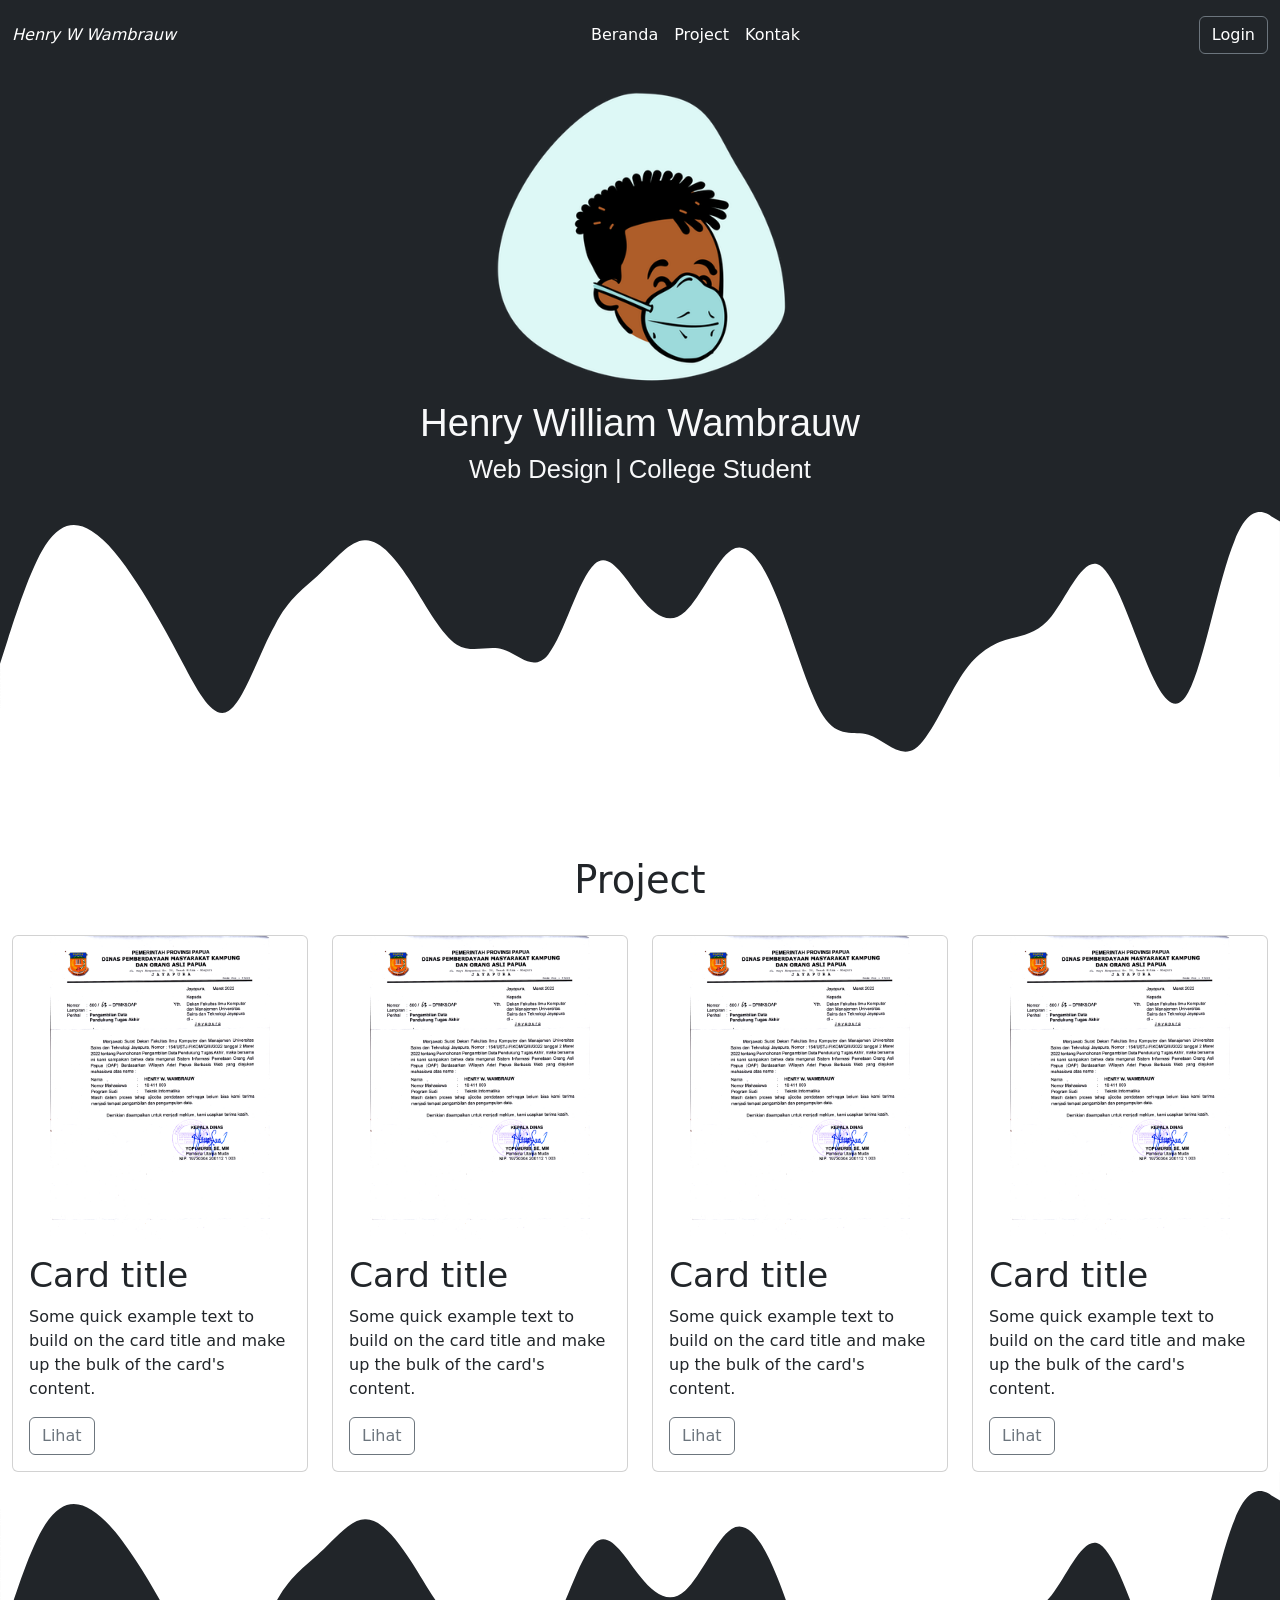
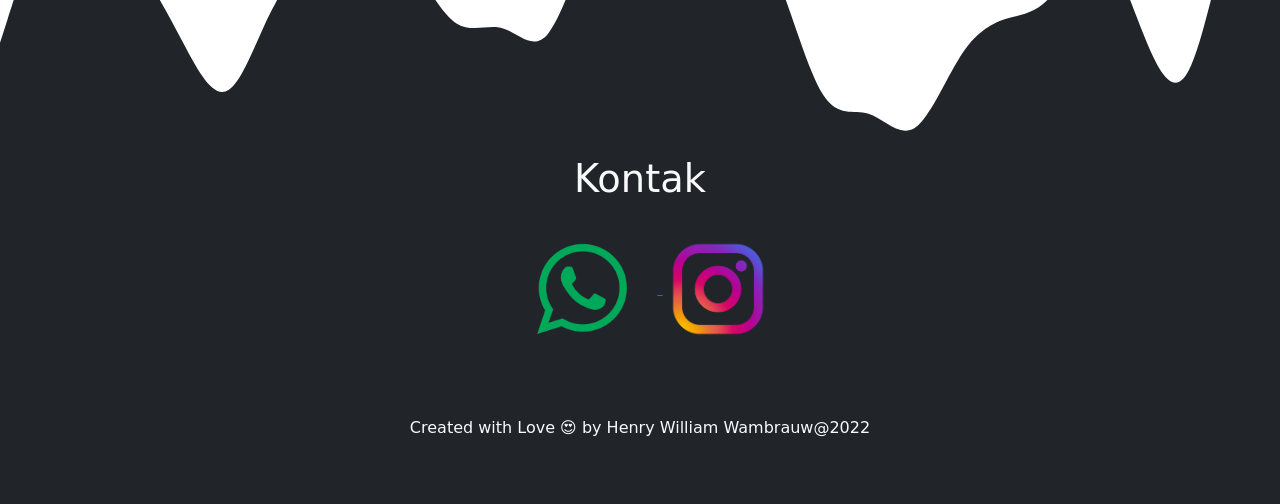
==== index.html @ 3eda5177 "Rename index.php to index.html" ====
<!doctype html>
<html lang="en">

<head>
    <!-- Required meta tags -->
    <meta charset="utf-8">
    <meta name="viewport" content="width=device-width, initial-scale=1">

    <link rel="stylesheet" href="style/style.css">
    <!-- Bootstrap CSS -->
    <link href="https://cdn.jsdelivr.net/npm/bootstrap@5.1.3/dist/css/bootstrap.min.css" rel="stylesheet" integrity="sha384-1BmE4kWBq78iYhFldvKuhfTAU6auU8tT94WrHftjDbrCEXSU1oBoqyl2QvZ6jIW3" crossorigin="anonymous">

    <title>My Portofolio</title>
</head>

<body>

    <!--Navbar-->
    <nav class="navbar fixed-top navbar-expand-lg navbar-dark bg-dark">
        <div class="container-fluid">
            <a class="navbar-brand fst-italic" id="deskcard">Henry W Wambrauw</a>
            <button class="navbar-toggler" type="button" data-bs-toggle="collapse" data-bs-target="#navbarText" aria-controls="navbarText" aria-expanded="false" aria-label="Toggle navigation">
                <span class="navbar-toggler-icon"></span>
            </button>
            <div class="collapse navbar-collapse" id="navbarText">
                <ul class="navbar-nav mx-auto">
                    <li class="nav-item">
                        <a class="nav-link active" aria-current="page" href="#" id="deskcard">Beranda</a>
                    </li>
                    <li class="nav-item">
                        <a class="nav-link active" href="#project" id="deskcard">Project</a>
                    </li>
                    <li class="nav-item">
                        <a class="nav-link active" href="#kontak" id="deskcard">Kontak</a>
                    </li>
                </ul>
                <span class="navbar-text">
                    <a href="" class="btn btn-outline-secondary" id="deskcard">Login</a>
                </span>
            </div>
        </div>
    </nav>


    <!--Head-->
    <div class="bg-dark text-light text-center" id="head">
        <img src="img/avatar.png" class="mx-auto d-block w-25" alt="...">

        <div class="container">
            <h1 class="" id="respfonthead">Henry William Wambrauw</h1>
            <h3 class="display-7" id="desk">
                Web Design | College Student
            </h3>
        </div>
        <svg xmlns="http://www.w3.org/2000/svg" viewBox="0 0 1440 320">
            <path fill="#ffffff" fill-opacity="1" d="M0,192L8.6,165.3C17.1,139,34,85,51,58.7C68.6,32,86,32,103,42.7C120,53,137,75,154,101.3C171.4,128,189,160,206,192C222.9,224,240,256,257,245.3C274.3,235,291,181,309,149.3C325.7,117,343,107,360,90.7C377.1,75,394,53,411,53.3C428.6,53,446,75,463,101.3C480,128,497,160,514,170.7C531.4,181,549,171,566,176C582.9,181,600,203,617,181.3C634.3,160,651,96,669,80C685.7,64,703,96,720,117.3C737.1,139,754,149,771,133.3C788.6,117,806,75,823,64C840,53,857,75,874,117.3C891.4,160,909,224,926,250.7C942.9,277,960,267,977,272C994.3,277,1011,299,1029,288C1045.7,277,1063,235,1080,208C1097.1,181,1114,171,1131,165.3C1148.6,160,1166,160,1183,138.7C1200,117,1217,75,1234,80C1251.4,85,1269,139,1286,181.3C1302.9,224,1320,256,1337,224C1354.3,192,1371,96,1389,53.3C1405.7,11,1423,21,1431,26.7L1440,32L1440,320L1431.4,320C1422.9,320,1406,320,1389,320C1371.4,320,1354,320,1337,320C1320,320,1303,320,1286,320C1268.6,320,1251,320,1234,320C1217.1,320,1200,320,1183,320C1165.7,320,1149,320,1131,320C1114.3,320,1097,320,1080,320C1062.9,320,1046,320,1029,320C1011.4,320,994,320,977,320C960,320,943,320,926,320C908.6,320,891,320,874,320C857.1,320,840,320,823,320C805.7,320,789,320,771,320C754.3,320,737,320,720,320C702.9,320,686,320,669,320C651.4,320,634,320,617,320C600,320,583,320,566,320C548.6,320,531,320,514,320C497.1,320,480,320,463,320C445.7,320,429,320,411,320C394.3,320,377,320,360,320C342.9,320,326,320,309,320C291.4,320,274,320,257,320C240,320,223,320,206,320C188.6,320,171,320,154,320C137.1,320,120,320,103,320C85.7,320,69,320,51,320C34.3,320,17,320,9,320L0,320Z"></path>
        </svg>
    </div>





    <!--Project-->
    <div class="container-fluid" id="project">
        <h1 class="text-center display-3" id="respfonthead">Project</h1> <br>
        <div class="row">
            <div class="col-3">
                <div class="card">
                    <img src="img/IMG.jpg" class="card-img-top mx-auto w-75" alt="img/IMG.jpg">
                    <div class="card-body">
                        <h5 class="card-title" id="headcard">Card title</h5>
                        <p class="card-text" id="deskcard">Some quick example text to build on the card title and make up the bulk of the card's content.</p>
                        <a href="#" class="btn btn-outline-secondary" id="deskcard">Lihat</a>
                    </div>
                </div>
            </div>
            <div class="col-3">
                <div class="card">
                    <img src="img/IMG.jpg" class="card-img-top mx-auto w-75" alt="img/IMG.jpg">
                    <div class="card-body">
                        <h5 class="card-title" id="headcard">Card title</h5>
                        <p class="card-text" id="deskcard">Some quick example text to build on the card title and make up the bulk of the card's content.</p>
                        <a href="#" class="btn btn-outline-secondary" id="deskcard">Lihat</a>
                    </div>
                </div>
            </div>
            <div class="col-3">
                <div class="card">
                    <img src="img/IMG.jpg" class="card-img-top mx-auto w-75" alt="img/IMG.jpg">
                    <div class="card-body">
                        <h5 class="card-title" id="headcard">Card title</h5>
                        <p class="card-text" id="deskcard">Some quick example text to build on the card title and make up the bulk of the card's content.</p>
                        <a href="#" class="btn btn-outline-secondary" id="deskcard">Lihat</a>
                    </div>
                </div>
            </div>
            <div class="col-3">
                <div class="card">
                    <img src="img/IMG.jpg" class="card-img-top mx-auto w-75" alt="img/IMG.jpg">
                    <div class="card-body">
                        <h5 class="card-title" id="headcard">Card title</h5>
                        <p class="card-text" id="deskcard">Some quick example text to build on the card title and make up the bulk of the card's content.</p>
                        <a href="#" class="btn btn-outline-secondary" id="deskcard">Lihat</a>
                    </div>
                </div>
            </div>
        </div>

    </div>






    <!--Kontak-->
    <div class="bg-dark text-light" id="kontak">
        <svg xmlns="http://www.w3.org/2000/svg" viewBox="0 0 1440 320">
            <path fill="#ffffff" fill-opacity="1" d="M0,192L8.6,165.3C17.1,139,34,85,51,58.7C68.6,32,86,32,103,42.7C120,53,137,75,154,101.3C171.4,128,189,160,206,192C222.9,224,240,256,257,245.3C274.3,235,291,181,309,149.3C325.7,117,343,107,360,90.7C377.1,75,394,53,411,53.3C428.6,53,446,75,463,101.3C480,128,497,160,514,170.7C531.4,181,549,171,566,176C582.9,181,600,203,617,181.3C634.3,160,651,96,669,80C685.7,64,703,96,720,117.3C737.1,139,754,149,771,133.3C788.6,117,806,75,823,64C840,53,857,75,874,117.3C891.4,160,909,224,926,250.7C942.9,277,960,267,977,272C994.3,277,1011,299,1029,288C1045.7,277,1063,235,1080,208C1097.1,181,1114,171,1131,165.3C1148.6,160,1166,160,1183,138.7C1200,117,1217,75,1234,80C1251.4,85,1269,139,1286,181.3C1302.9,224,1320,256,1337,224C1354.3,192,1371,96,1389,53.3C1405.7,11,1423,21,1431,26.7L1440,32L1440,0L1431.4,0C1422.9,0,1406,0,1389,0C1371.4,0,1354,0,1337,0C1320,0,1303,0,1286,0C1268.6,0,1251,0,1234,0C1217.1,0,1200,0,1183,0C1165.7,0,1149,0,1131,0C1114.3,0,1097,0,1080,0C1062.9,0,1046,0,1029,0C1011.4,0,994,0,977,0C960,0,943,0,926,0C908.6,0,891,0,874,0C857.1,0,840,0,823,0C805.7,0,789,0,771,0C754.3,0,737,0,720,0C702.9,0,686,0,669,0C651.4,0,634,0,617,0C600,0,583,0,566,0C548.6,0,531,0,514,0C497.1,0,480,0,463,0C445.7,0,429,0,411,0C394.3,0,377,0,360,0C342.9,0,326,0,309,0C291.4,0,274,0,257,0C240,0,223,0,206,0C188.6,0,171,0,154,0C137.1,0,120,0,103,0C85.7,0,69,0,51,0C34.3,0,17,0,9,0L0,0Z"></path>
        </svg>
        <h1 class="text-center display-3" id="respfonthead">Kontak</h1> <br>
        <div class="container text-center pb-5">
            <!-- <form action="sendWA.php" method="POST" target="_blank"> -->
            <!-- <a href="sendWA.php" name="submit" class="btn btn-primary">Kirim</a> -->
            <!-- <button type="submit" name="submit" class="btn btn-outline-primary" id="deskcard">Kirim</button> -->
            <!-- </form> -->

            <a href="sendWA.php" title="WhatsApp">
                <img src="img/WA.png" width="150" alt="Logo Whatsapp" />
            </a>
            <a href="img/barcode IG.jpeg" title="Instagram">
                <img src="img/IG.png" width="110" alt="Logo Instagram" />
            </a>

            <br><br><br><br>
            <p class="text-center" id="deskcard">Created with Love &#x1F60D; by Henry William Wambrauw@2022</p>
        </div>

    </div>






    <!-- Optional JavaScript; choose one of the two! -->

    <!-- Option 1: Bootstrap Bundle with Popper -->
    <script src="https://cdn.jsdelivr.net/npm/bootstrap@5.1.3/dist/js/bootstrap.bundle.min.js" integrity="sha384-ka7Sk0Gln4gmtz2MlQnikT1wXgYsOg+OMhuP+IlRH9sENBO0LRn5q+8nbTov4+1p" crossorigin="anonymous"></script>

    <!-- Option 2: Separate Popper and Bootstrap JS -->
    <!--
    <script src="https://cdn.jsdelivr.net/npm/@popperjs/core@2.10.2/dist/umd/popper.min.js" integrity="sha384-7+zCNj/IqJ95wo16oMtfsKbZ9ccEh31eOz1HGyDuCQ6wgnyJNSYdrPa03rtR1zdB" crossorigin="anonymous"></script>
    <script src="https://cdn.jsdelivr.net/npm/bootstrap@5.1.3/dist/js/bootstrap.min.js" integrity="sha384-QJHtvGhmr9XOIpI6YVutG+2QOK9T+ZnN4kzFN1RtK3zEFEIsxhlmWl5/YESvpZ13" crossorigin="anonymous"></script>
    -->
</body>

</html>
---- style/style.css ----
#head {
    padding-top:5rem;
    font-family: Arial, Helvetica, sans-serif;
}
#respfonthead{
    font-size:3vw;
}
#desk{
    font-family: sans-serif;
    font-size : 2vw;
}
#project{
    padding-top :5rem;
}
#deskcard{
    font-size:1rem;
}
#headcard{
    font-size:2.7vw;
}
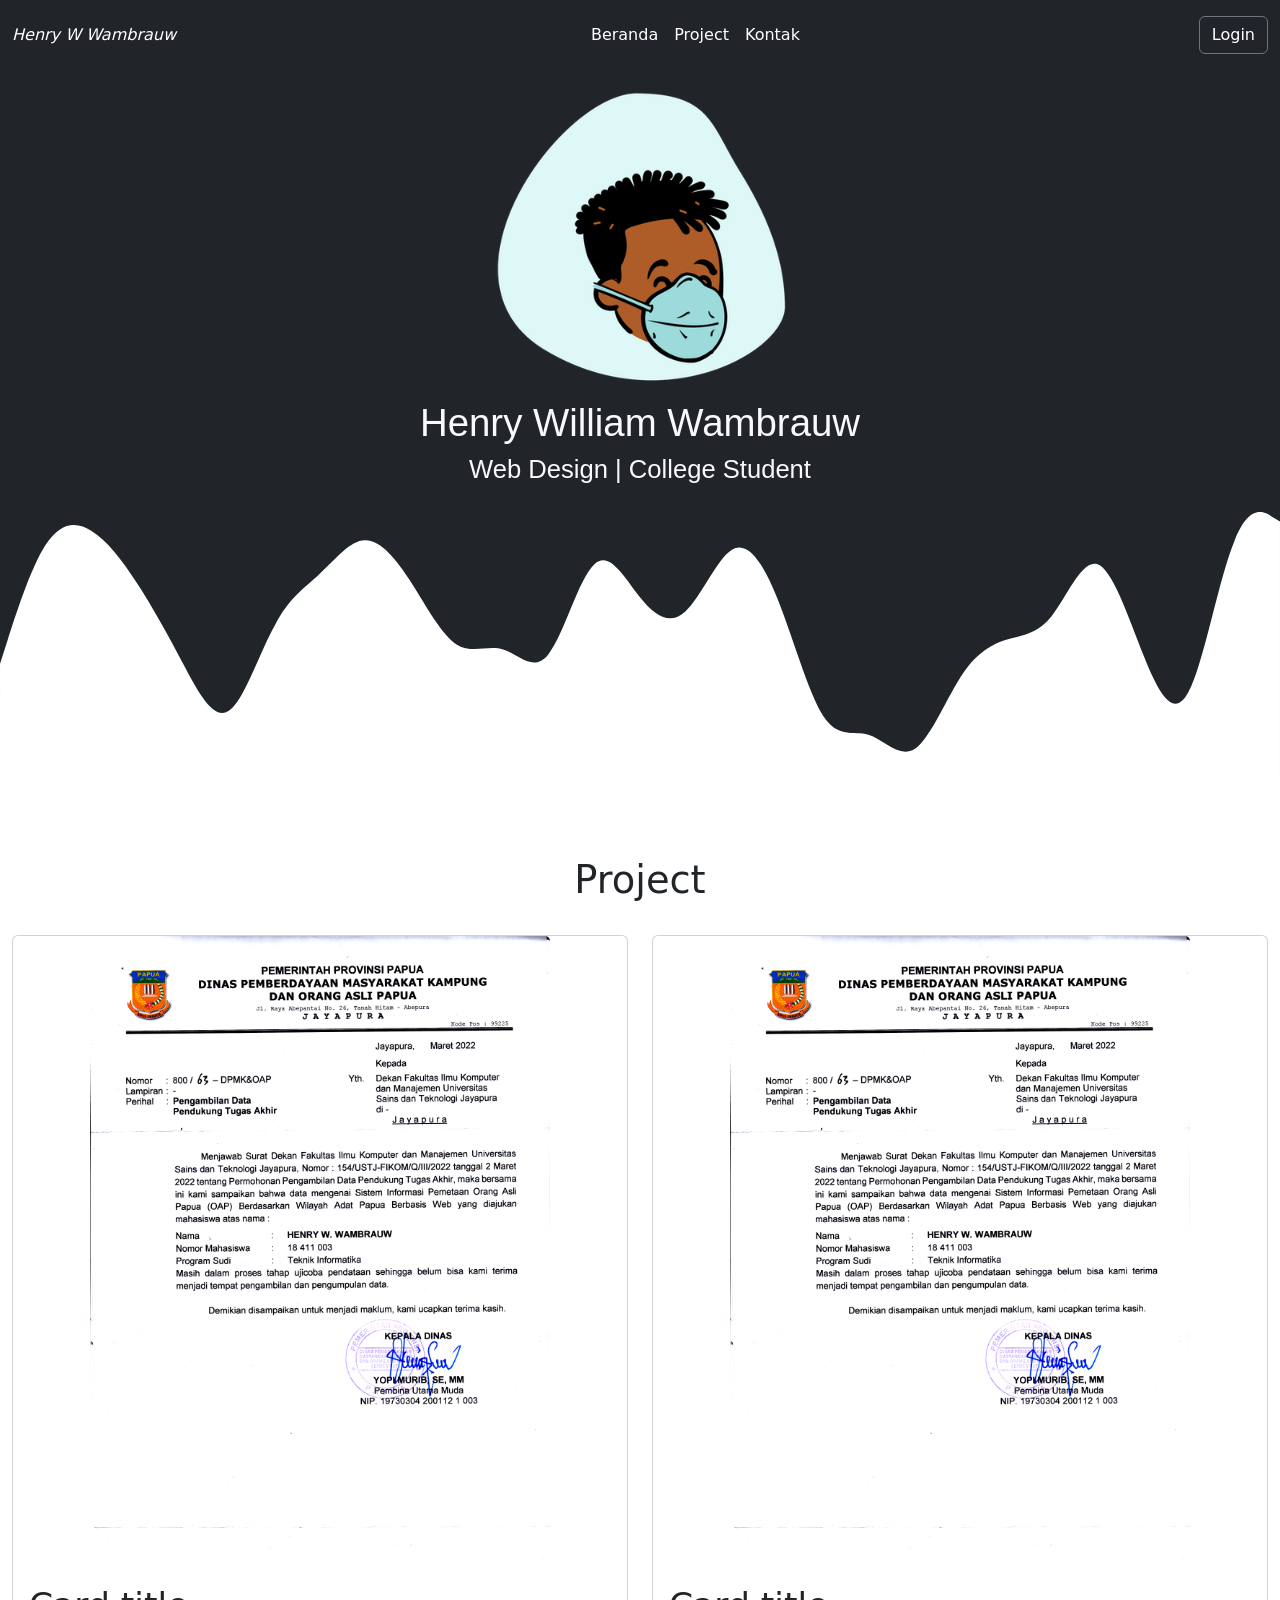
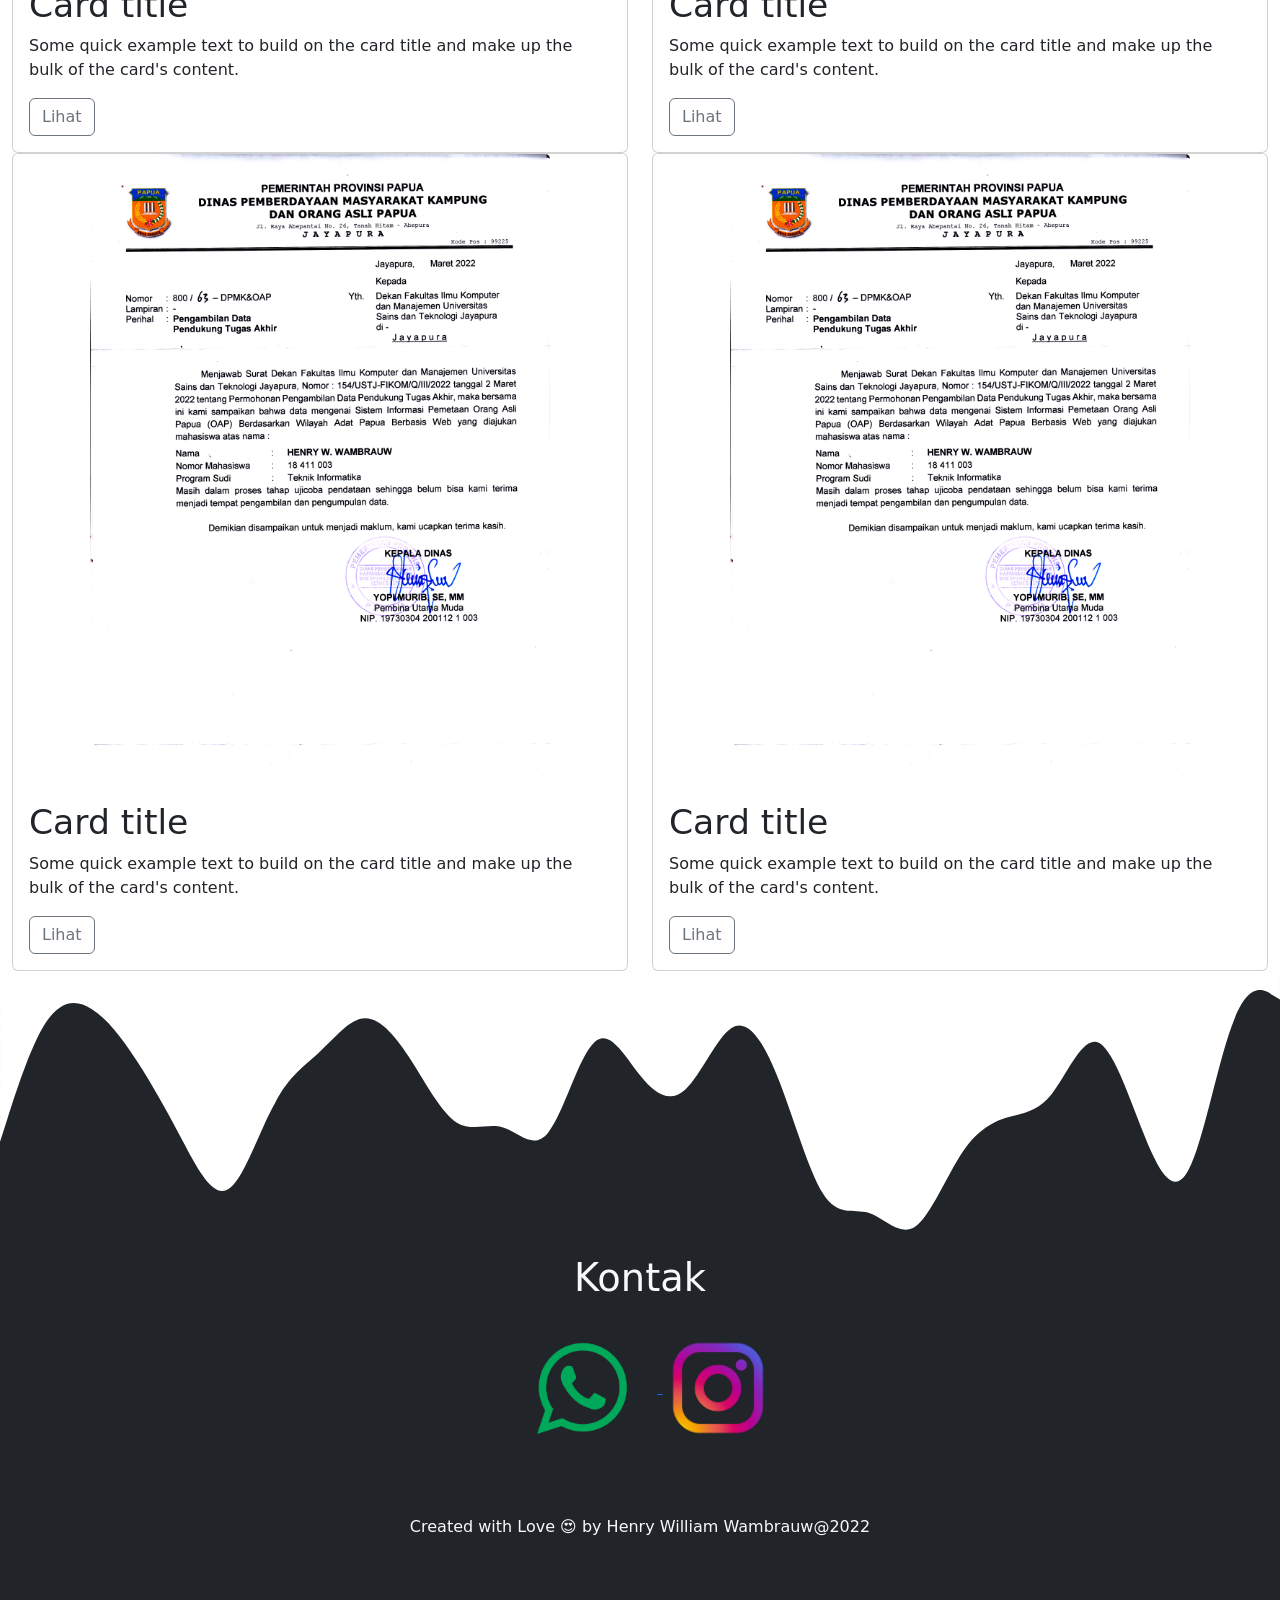
==== commit bec05edc: "Update index.html" ====
--- a/index.html
+++ b/index.html
@@ -65,7 +65,7 @@
     <div class="container-fluid" id="project">
         <h1 class="text-center display-3" id="respfonthead">Project</h1> <br>
         <div class="row">
-            <div class="col-3">
+            <div class="col-6">
                 <div class="card">
                     <img src="img/IMG.jpg" class="card-img-top mx-auto w-75" alt="img/IMG.jpg">
                     <div class="card-body">
@@ -75,7 +75,7 @@
                     </div>
                 </div>
             </div>
-            <div class="col-3">
+            <div class="col-6">
                 <div class="card">
                     <img src="img/IMG.jpg" class="card-img-top mx-auto w-75" alt="img/IMG.jpg">
                     <div class="card-body">
@@ -85,7 +85,7 @@
                     </div>
                 </div>
             </div>
-            <div class="col-3">
+            <div class="col-6">
                 <div class="card">
                     <img src="img/IMG.jpg" class="card-img-top mx-auto w-75" alt="img/IMG.jpg">
                     <div class="card-body">
@@ -95,7 +95,7 @@
                     </div>
                 </div>
             </div>
-            <div class="col-3">
+            <div class="col-6">
                 <div class="card">
                     <img src="img/IMG.jpg" class="card-img-top mx-auto w-75" alt="img/IMG.jpg">
                     <div class="card-body">
@@ -126,7 +126,7 @@
             <!-- <button type="submit" name="submit" class="btn btn-outline-primary" id="deskcard">Kirim</button> -->
             <!-- </form> -->
 
-            <a href="sendWA.php" title="WhatsApp">
+            <a href="https://api.whatsapp.com/send?phone=+6282162925156&text=Hallo%20Kakak,%0Dsaya%20ingin%20bertanya%20sedikit%20tentang%20website%20(^_^)");" title="WhatsApp">
                 <img src="img/WA.png" width="150" alt="Logo Whatsapp" />
             </a>
             <a href="img/barcode IG.jpeg" title="Instagram">
--- a/style/style.css
+++ b/style/style.css
@@ -17,4 +17,4 @@
 }
 #headcard{
     font-size:2.7vw;
-}+}
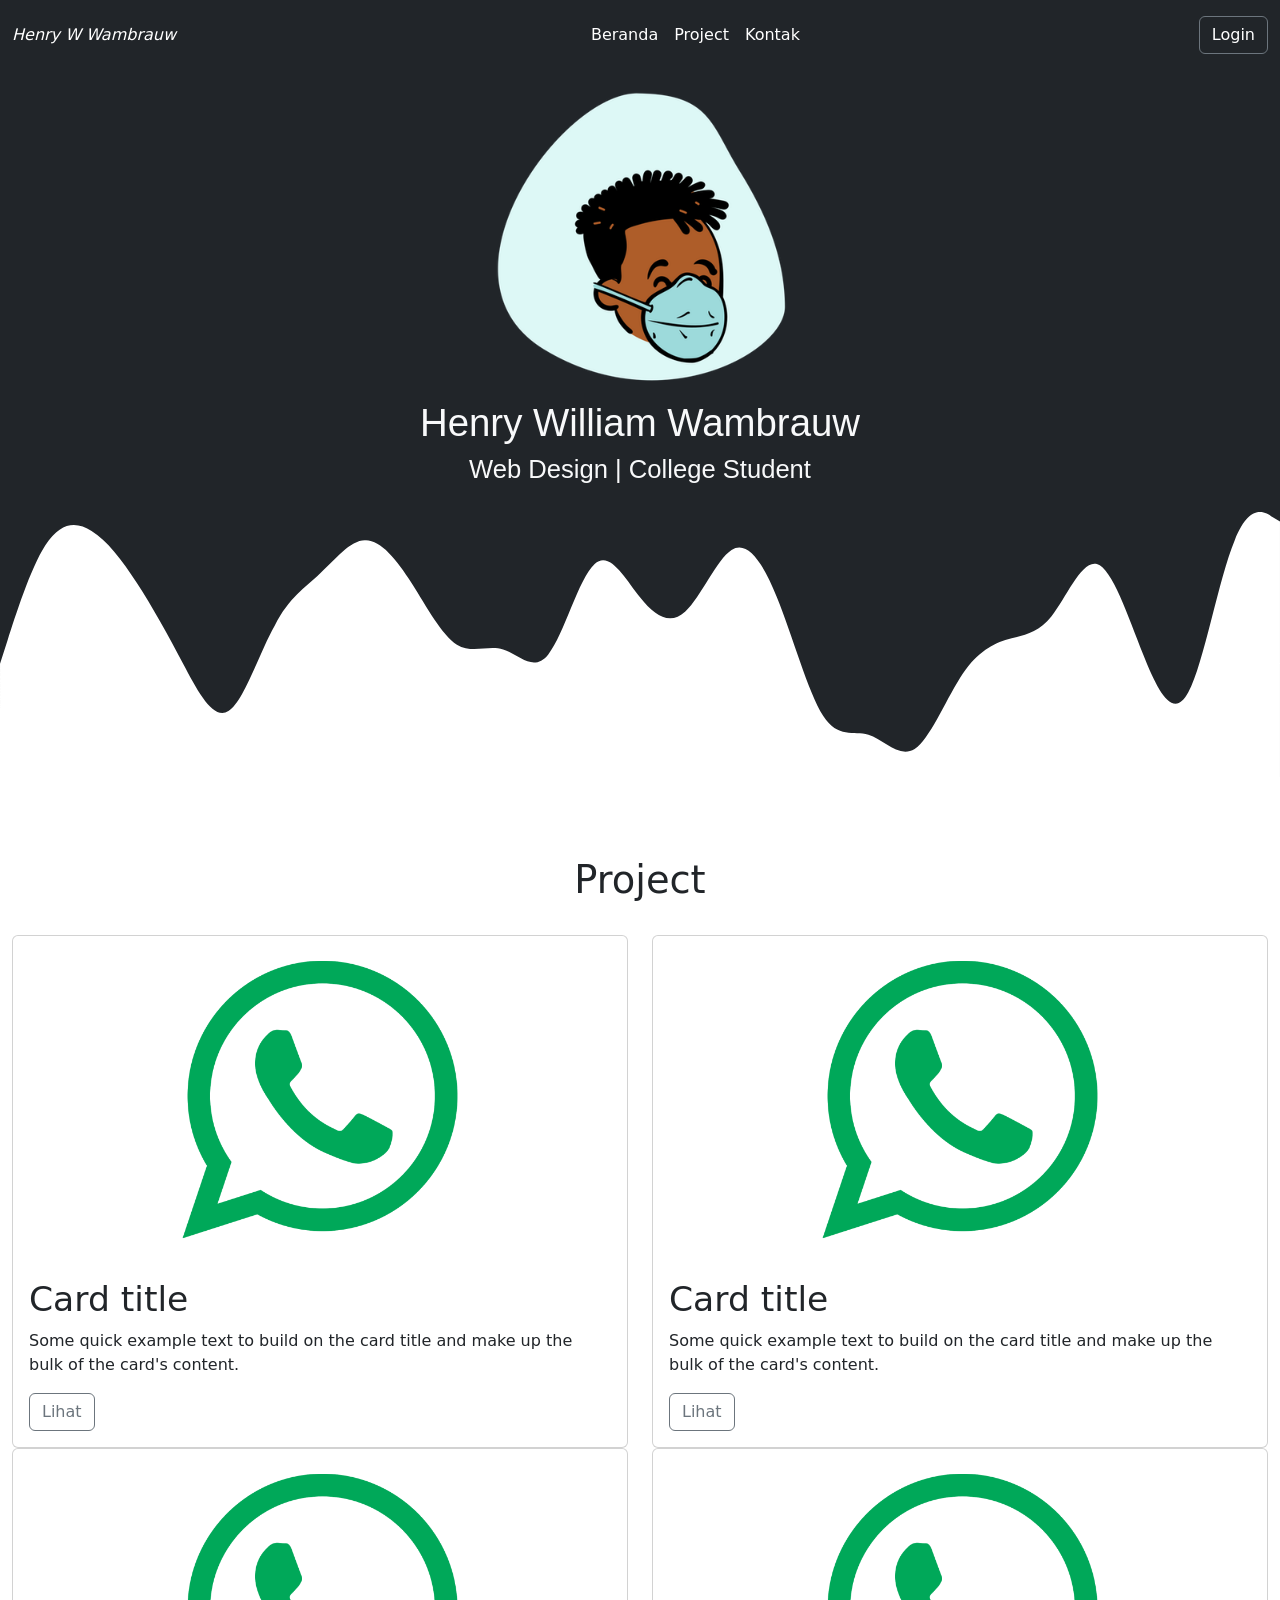
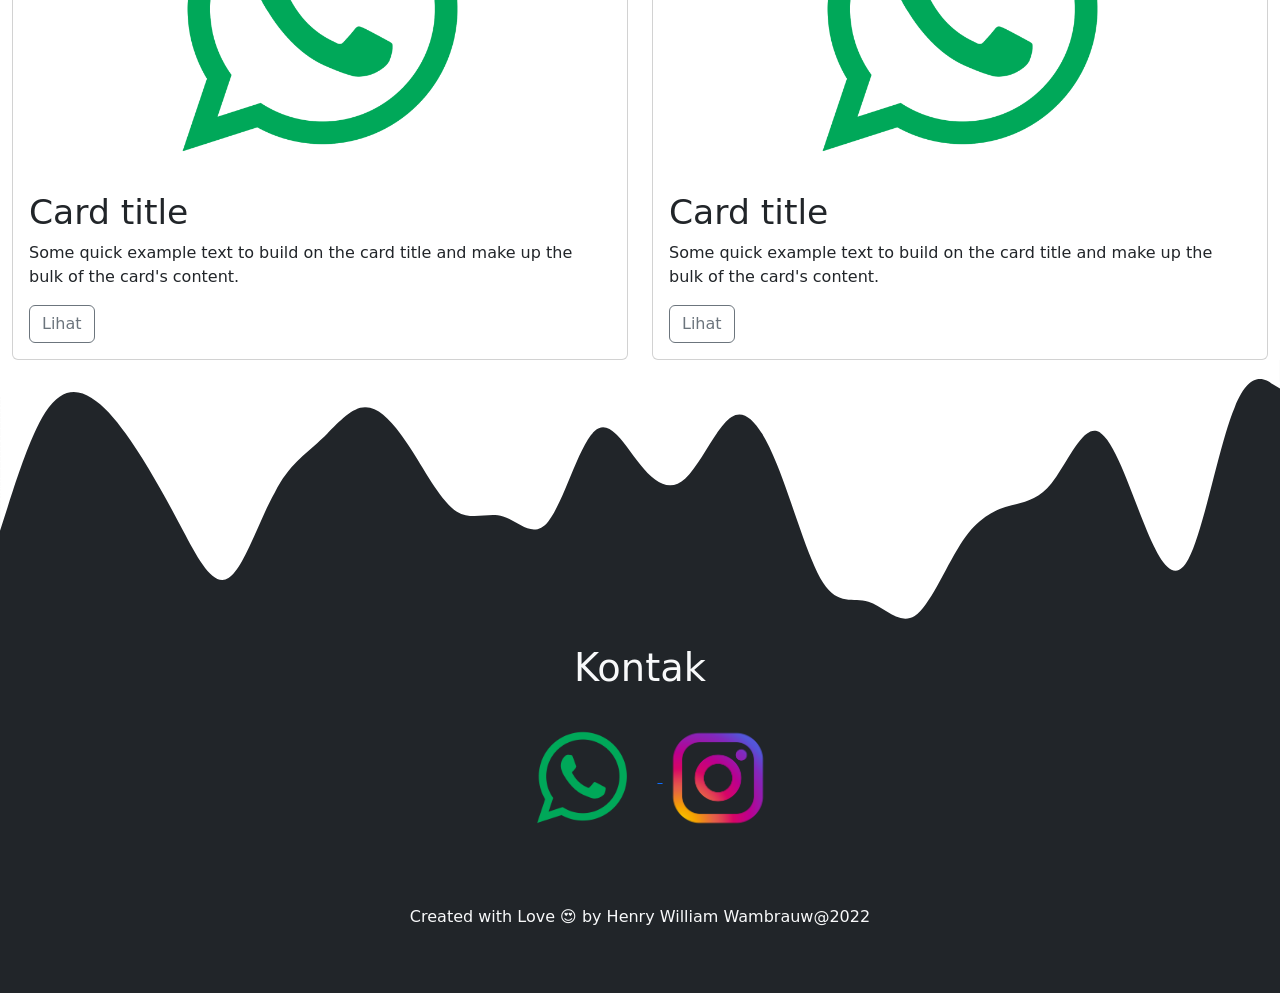
==== commit f407bbf5: "Update index.html" ====
--- a/index.html
+++ b/index.html
@@ -67,7 +67,7 @@
         <div class="row">
             <div class="col-6">
                 <div class="card">
-                    <img src="img/IMG.jpg" class="card-img-top mx-auto w-75" alt="img/IMG.jpg">
+                    <img src="img/WA.png" class="card-img-top mx-auto w-75" alt="img/IMG.jpg">
                     <div class="card-body">
                         <h5 class="card-title" id="headcard">Card title</h5>
                         <p class="card-text" id="deskcard">Some quick example text to build on the card title and make up the bulk of the card's content.</p>
@@ -77,7 +77,7 @@
             </div>
             <div class="col-6">
                 <div class="card">
-                    <img src="img/IMG.jpg" class="card-img-top mx-auto w-75" alt="img/IMG.jpg">
+                    <img src="img/WA.png" class="card-img-top mx-auto w-75" alt="img/IMG.jpg">
                     <div class="card-body">
                         <h5 class="card-title" id="headcard">Card title</h5>
                         <p class="card-text" id="deskcard">Some quick example text to build on the card title and make up the bulk of the card's content.</p>
@@ -87,7 +87,7 @@
             </div>
             <div class="col-6">
                 <div class="card">
-                    <img src="img/IMG.jpg" class="card-img-top mx-auto w-75" alt="img/IMG.jpg">
+                    <img src="img/WA.png" class="card-img-top mx-auto w-75" alt="img/IMG.jpg">
                     <div class="card-body">
                         <h5 class="card-title" id="headcard">Card title</h5>
                         <p class="card-text" id="deskcard">Some quick example text to build on the card title and make up the bulk of the card's content.</p>
@@ -97,7 +97,7 @@
             </div>
             <div class="col-6">
                 <div class="card">
-                    <img src="img/IMG.jpg" class="card-img-top mx-auto w-75" alt="img/IMG.jpg">
+                    <img src="img/WA.png" class="card-img-top mx-auto w-75" alt="img/IMG.jpg">
                     <div class="card-body">
                         <h5 class="card-title" id="headcard">Card title</h5>
                         <p class="card-text" id="deskcard">Some quick example text to build on the card title and make up the bulk of the card's content.</p>
